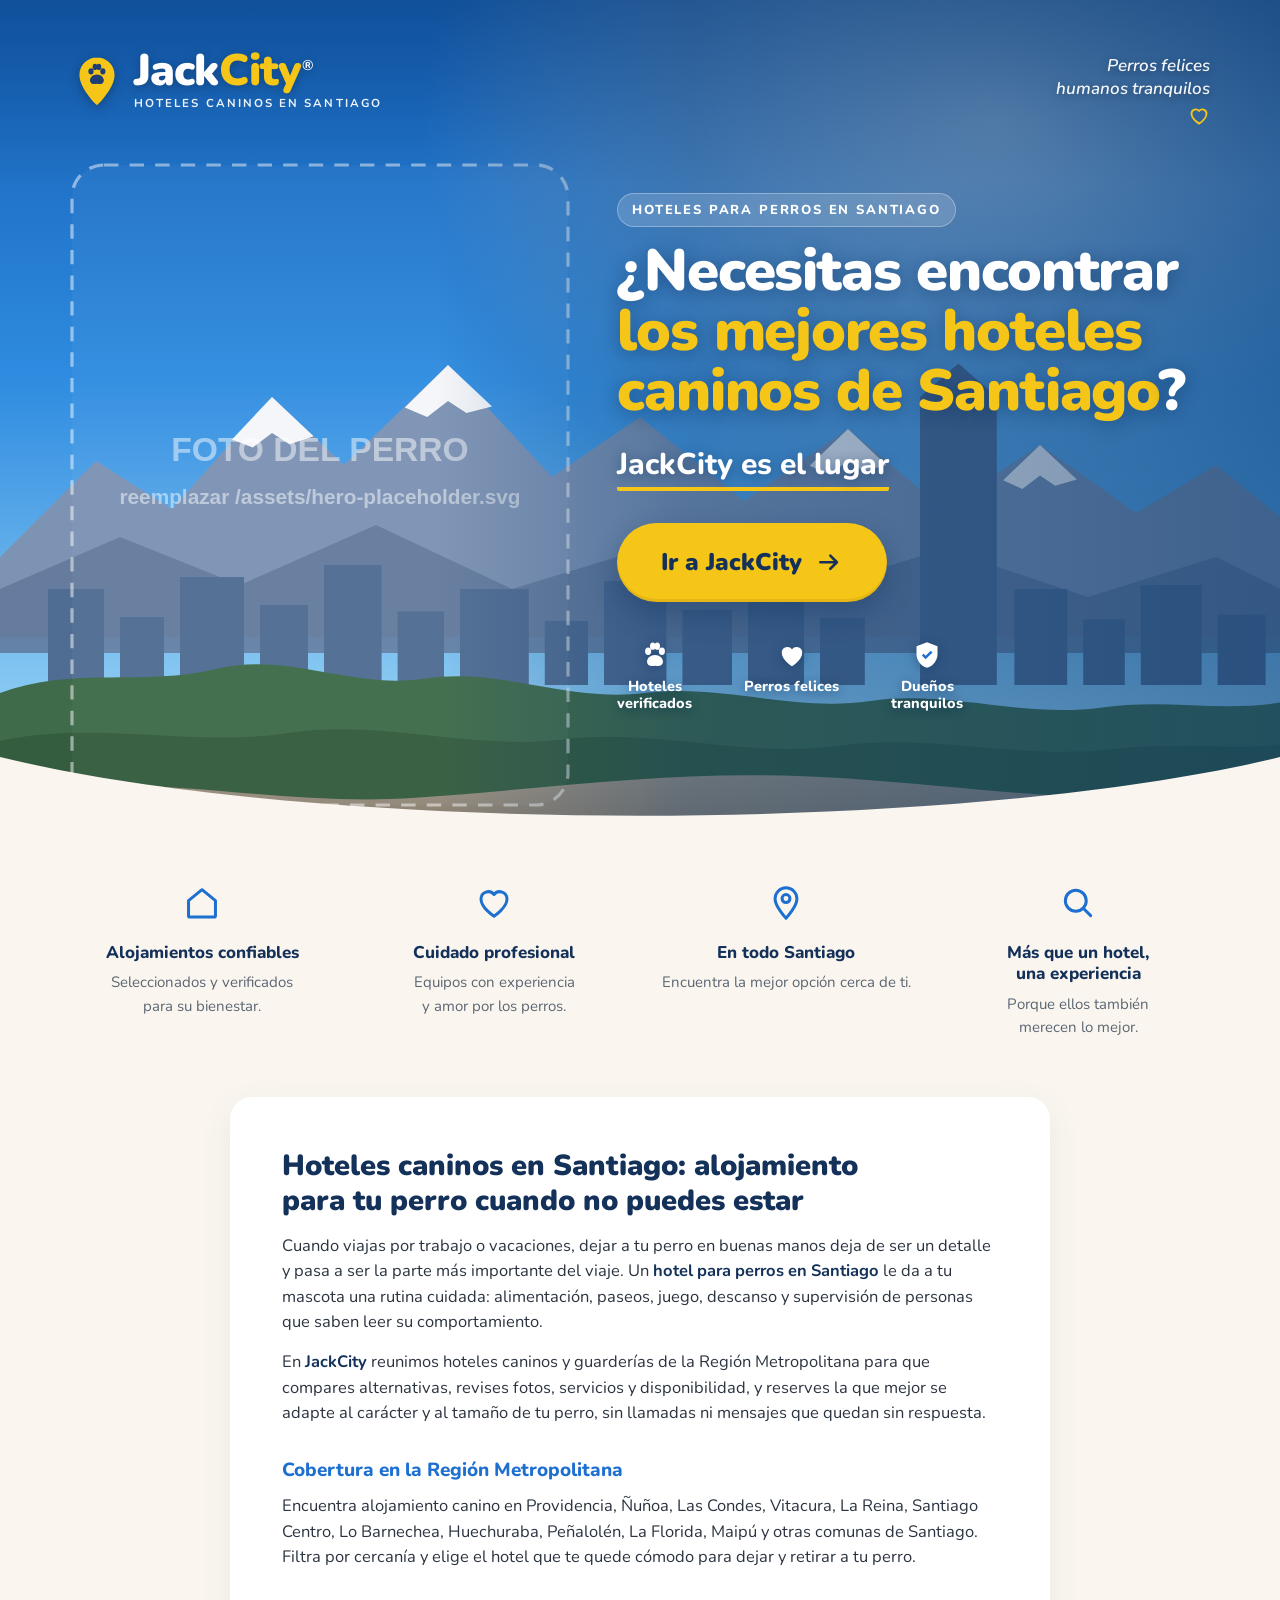
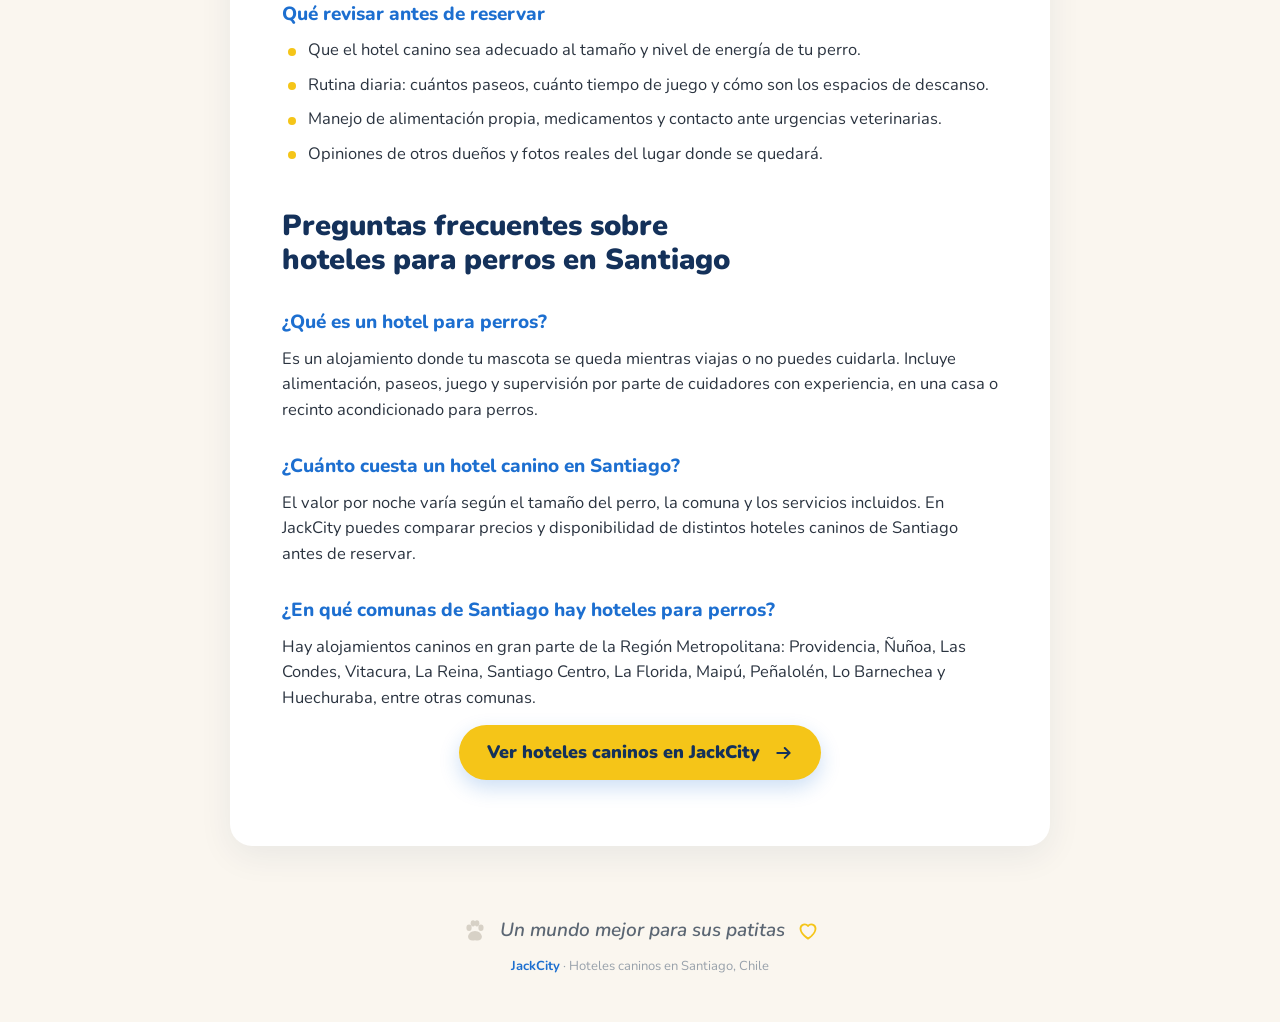
==== index.html @ 7bc38a90 "Landing SEO hotelesparaperrossantiago.cl con CTA a JackCity Página estática (HTML + CSS puro, sin bu" ====
<!doctype html>
<html lang="es-CL">
<head>
<meta charset="utf-8">
<meta name="viewport" content="width=device-width, initial-scale=1">

<title>Hoteles para Perros en Santiago | JackCity</title>
<meta name="description" content="Encuentra y reserva hoteles para perros en Santiago: alojamientos caninos verificados, con cuidado profesional y disponibilidad en toda la Región Metropolitana.">
<meta name="robots" content="index, follow, max-image-preview:large, max-snippet:-1">
<meta name="theme-color" content="#1d6fd0">
<meta name="author" content="JackCity">
<link rel="canonical" href="https://hotelesparaperrossantiago.cl/">

<!-- Open Graph -->
<meta property="og:type" content="website">
<meta property="og:locale" content="es_CL">
<meta property="og:site_name" content="Hoteles para Perros en Santiago">
<meta property="og:title" content="Hoteles para Perros en Santiago | JackCity">
<meta property="og:description" content="Encuentra y reserva hoteles para perros en Santiago: alojamientos caninos verificados, con cuidado profesional y disponibilidad en toda la Región Metropolitana.">
<meta property="og:url" content="https://hotelesparaperrossantiago.cl/">
<meta property="og:image" content="https://hotelesparaperrossantiago.cl/assets/og-image.jpg">
<meta property="og:image:width" content="1200">
<meta property="og:image:height" content="630">
<meta property="og:image:alt" content="Perro golden retriever con pañoleta JackCity frente a la cordillera y el skyline de Santiago">

<!-- Twitter Card -->
<meta name="twitter:card" content="summary_large_image">
<meta name="twitter:title" content="Hoteles para Perros en Santiago | JackCity">
<meta name="twitter:description" content="Alojamientos caninos verificados en Santiago. Cuidado profesional para tu perro mientras no estás.">
<meta name="twitter:image" content="https://hotelesparaperrossantiago.cl/assets/og-image.jpg">

<link rel="icon" href="/assets/favicon.svg" type="image/svg+xml">
<link rel="apple-touch-icon" href="/assets/favicon.svg">

<link rel="preconnect" href="https://fonts.googleapis.com">
<link rel="preconnect" href="https://fonts.gstatic.com" crossorigin>
<link rel="stylesheet" href="https://fonts.googleapis.com/css2?family=Nunito:ital,wght@0,400;0,600;0,700;0,800;0,900;1,600;1,700&display=swap">
<link rel="stylesheet" href="/styles.css">

<!-- Datos estructurados -->
<script type="application/ld+json">
{
  "@context": "https://schema.org",
  "@graph": [
    {
      "@type": "WebSite",
      "@id": "https://hotelesparaperrossantiago.cl/#website",
      "url": "https://hotelesparaperrossantiago.cl/",
      "name": "Hoteles para Perros en Santiago",
      "inLanguage": "es-CL",
      "publisher": { "@id": "https://jackcity.cl/#organization" }
    },
    {
      "@type": "WebPage",
      "@id": "https://hotelesparaperrossantiago.cl/#webpage",
      "url": "https://hotelesparaperrossantiago.cl/",
      "name": "Hoteles para Perros en Santiago | JackCity",
      "description": "Encuentra y reserva hoteles para perros en Santiago: alojamientos caninos verificados, con cuidado profesional y disponibilidad en toda la Región Metropolitana.",
      "isPartOf": { "@id": "https://hotelesparaperrossantiago.cl/#website" },
      "inLanguage": "es-CL",
      "about": { "@id": "https://jackcity.cl/#organization" }
    },
    {
      "@type": ["Organization", "LocalBusiness"],
      "@id": "https://jackcity.cl/#organization",
      "name": "JackCity",
      "alternateName": "JackCity - Hoteles Caninos en Santiago",
      "description": "Plataforma para encontrar y reservar hoteles caninos verificados en Santiago de Chile.",
      "url": "https://jackcity.cl",
      "logo": "https://hotelesparaperrossantiago.cl/assets/favicon.svg",
      "image": "https://hotelesparaperrossantiago.cl/assets/og-image.jpg",
      "slogan": "Perros felices, humanos tranquilos",
      "address": {
        "@type": "PostalAddress",
        "addressLocality": "Santiago",
        "addressRegion": "Región Metropolitana",
        "addressCountry": "CL"
      },
      "areaServed": [
        { "@type": "City", "name": "Santiago", "address": { "@type": "PostalAddress", "addressCountry": "CL" } },
        { "@type": "AdministrativeArea", "name": "Región Metropolitana de Santiago" }
      ],
      "sameAs": ["https://jackcity.cl"]
    },
    {
      "@type": "FAQPage",
      "@id": "https://hotelesparaperrossantiago.cl/#faq",
      "inLanguage": "es-CL",
      "mainEntity": [
        {
          "@type": "Question",
          "name": "¿Qué es un hotel para perros?",
          "acceptedAnswer": {
            "@type": "Answer",
            "text": "Un hotel para perros es un alojamiento donde tu mascota se queda mientras viajas o no puedes cuidarla. Incluye alimentación, paseos, juego y supervisión por parte de cuidadores con experiencia, en una casa o recinto acondicionado para perros."
          }
        },
        {
          "@type": "Question",
          "name": "¿Cuánto cuesta un hotel canino en Santiago?",
          "acceptedAnswer": {
            "@type": "Answer",
            "text": "El valor por noche varía según el tamaño del perro, la comuna y los servicios incluidos. En JackCity puedes comparar precios y disponibilidad de distintos hoteles caninos de Santiago antes de reservar."
          }
        },
        {
          "@type": "Question",
          "name": "¿En qué comunas de Santiago hay hoteles para perros?",
          "acceptedAnswer": {
            "@type": "Answer",
            "text": "Hay alojamientos caninos en gran parte de la Región Metropolitana: Providencia, Ñuñoa, Las Condes, Vitacura, La Reina, Santiago Centro, La Florida, Maipú, Peñalolén, Lo Barnechea y Huechuraba, entre otras comunas."
          }
        }
      ]
    }
  ]
}
</script>
</head>

<body>

<a class="skip-link" href="#contenido">Saltar al contenido</a>

<!-- ============ HERO ============ -->
<header class="hero">

  <!-- PLACEHOLDER: reemplazar el src por la foto final, ej. /assets/hero.jpg o /assets/hero.webp -->
  <img
    class="hero__bg"
    src="/assets/hero-placeholder.svg"
    alt="Perro golden retriever con pañoleta JackCity en un hotel canino en Santiago, con la cordillera de los Andes y el skyline de fondo"
    width="1600" height="1200"
    fetchpriority="high" decoding="async">
  <div class="hero__scrim" aria-hidden="true"></div>

  <div class="hero__inner">

    <div class="topbar">
      <a class="brand" href="https://jackcity.cl" rel="noopener" aria-label="JackCity, hoteles caninos en Santiago">
        <span class="brand__pin" aria-hidden="true">
          <svg viewBox="0 0 24 24" role="img" focusable="false">
            <path fill="#f5c518" d="M12 1.6c-4.3 0-7.8 3.4-7.8 7.7 0 5.6 6.7 12.4 7.3 13a.7.7 0 0 0 1 0c.6-.6 7.3-7.4 7.3-13 0-4.3-3.5-7.7-7.8-7.7z"/>
            <g fill="#1d3f73" transform="translate(6.2 3.4) scale(0.48)">
              <ellipse cx="6.5" cy="9" rx="2.4" ry="3"/><ellipse cx="17.5" cy="9" rx="2.4" ry="3"/>
              <ellipse cx="10.2" cy="4.9" rx="2.2" ry="2.9"/><ellipse cx="13.8" cy="4.9" rx="2.2" ry="2.9"/>
              <path d="M12 12c3.6 0 6.4 2.6 6.4 5.4 0 2.2-1.8 3.4-4 3.4-1 0-1.7-.3-2.4-.3s-1.4.3-2.4.3c-2.2 0-4-1.2-4-3.4C5.6 14.6 8.4 12 12 12z"/>
            </g>
          </svg>
        </span>
        <span class="brand__text">
          <span class="brand__name">Jack<span class="brand__name--alt">City</span><sup>®</sup></span>
          <span class="brand__tagline">Hoteles caninos en Santiago</span>
        </span>
      </a>

      <p class="topbar__claim">
        <span>Perros felices</span>
        <span>humanos tranquilos</span>
        <svg class="icon-heart" viewBox="0 0 24 24" aria-hidden="true"><path fill="none" stroke="#f5c518" stroke-width="2" stroke-linejoin="round" d="M12 20.3S3.8 15.1 3.8 9.4a4.6 4.6 0 0 1 8.2-2.8 4.6 4.6 0 0 1 8.2 2.8c0 5.7-8.2 10.9-8.2 10.9z"/></svg>
      </p>
    </div>

    <div class="hero__content">
      <h1 class="hero__h1">
        <span class="hero__kicker">Hoteles para perros en Santiago</span>
        <span class="hero__display">¿Necesitas encontrar <em>los mejores hoteles caninos de Santiago</em>?</span>
      </h1>

      <p class="hero__sub"><span>JackCity es el lugar</span></p>

      <p class="hero__cta-wrap">
        <a class="cta" href="https://jackcity.cl" target="_blank" rel="noopener">
          Ir a JackCity
          <svg class="cta__arrow" viewBox="0 0 24 24" aria-hidden="true"><path fill="none" stroke="currentColor" stroke-width="2.4" stroke-linecap="round" stroke-linejoin="round" d="M4 12h15m-6-6 6 6-6 6"/></svg>
        </a>
      </p>

      <ul class="badges">
        <li class="badge">
          <svg viewBox="0 0 24 24" aria-hidden="true" fill="#fff">
            <ellipse cx="6.5" cy="9" rx="2.4" ry="3"/><ellipse cx="17.5" cy="9" rx="2.4" ry="3"/>
            <ellipse cx="10.2" cy="4.9" rx="2.2" ry="2.9"/><ellipse cx="13.8" cy="4.9" rx="2.2" ry="2.9"/>
            <path d="M12 12c3.6 0 6.4 2.6 6.4 5.4 0 2.2-1.8 3.4-4 3.4-1 0-1.7-.3-2.4-.3s-1.4.3-2.4.3c-2.2 0-4-1.2-4-3.4C5.6 14.6 8.4 12 12 12z"/>
          </svg>
          <span>Hoteles<br>verificados</span>
        </li>
        <li class="badge">
          <svg viewBox="0 0 24 24" aria-hidden="true" fill="#fff"><path d="M12 21s-8.2-5.2-8.2-10.9a4.6 4.6 0 0 1 8.2-2.8 4.6 4.6 0 0 1 8.2 2.8C20.2 15.8 12 21 12 21z"/></svg>
          <span>Perros felices</span>
        </li>
        <li class="badge">
          <svg viewBox="0 0 24 24" aria-hidden="true" fill="#fff"><path d="M12 1.8 3.6 5v6.4c0 5 3.6 9.6 8.4 10.8 4.8-1.2 8.4-5.8 8.4-10.8V5L12 1.8z"/><path fill="#1d6fd0" d="m10.9 15.4-3-3 1.4-1.4 1.6 1.6 4.1-4.1 1.4 1.4-5.5 5.5z"/></svg>
          <span>Dueños<br>tranquilos</span>
        </li>
      </ul>
    </div>
  </div>

  <svg class="hero__wave" viewBox="0 0 1440 110" preserveAspectRatio="none" aria-hidden="true">
    <path fill="#faf6ef" d="M0 0c360 96 1080 96 1440 0v110H0z"/>
  </svg>
</header>

<main id="contenido">

  <!-- ============ FEATURES ============ -->
  <section class="features" aria-labelledby="features-title">
    <div class="wrap">
      <h2 id="features-title" class="visually-hidden">Por qué reservar tu hotel canino en Santiago con JackCity</h2>
      <ul class="features__grid">
        <li class="feature">
          <svg class="feature__icon" viewBox="0 0 24 24" aria-hidden="true"><path fill="none" stroke="currentColor" stroke-width="1.9" stroke-linecap="round" stroke-linejoin="round" d="M3.5 10.5 12 3.6l8.5 6.9V20a.9.9 0 0 1-.9.9H4.4a.9.9 0 0 1-.9-.9z"/></svg>
          <h3 class="feature__title">Alojamientos confiables</h3>
          <p class="feature__text">Seleccionados y verificados para su bienestar.</p>
        </li>
        <li class="feature">
          <svg class="feature__icon" viewBox="0 0 24 24" aria-hidden="true"><path fill="none" stroke="currentColor" stroke-width="1.9" stroke-linejoin="round" d="M12 20.3S3.8 15.1 3.8 9.4a4.6 4.6 0 0 1 8.2-2.8 4.6 4.6 0 0 1 8.2 2.8c0 5.7-8.2 10.9-8.2 10.9z"/></svg>
          <h3 class="feature__title">Cuidado profesional</h3>
          <p class="feature__text">Equipos con experiencia y amor por los perros.</p>
        </li>
        <li class="feature">
          <svg class="feature__icon" viewBox="0 0 24 24" aria-hidden="true"><path fill="none" stroke="currentColor" stroke-width="1.9" stroke-linejoin="round" d="M12 2.4a6.9 6.9 0 0 0-6.9 6.9c0 5 6.9 12.3 6.9 12.3s6.9-7.3 6.9-12.3A6.9 6.9 0 0 0 12 2.4z"/><circle cx="12" cy="9.2" r="2.5" fill="none" stroke="currentColor" stroke-width="1.9"/></svg>
          <h3 class="feature__title">En todo Santiago</h3>
          <p class="feature__text">Encuentra la mejor opción cerca de ti.</p>
        </li>
        <li class="feature">
          <svg class="feature__icon" viewBox="0 0 24 24" aria-hidden="true"><circle cx="10.6" cy="10.6" r="6.6" fill="none" stroke="currentColor" stroke-width="1.9"/><path fill="none" stroke="currentColor" stroke-width="1.9" stroke-linecap="round" d="m15.5 15.5 4.5 4.5"/></svg>
          <h3 class="feature__title">Más que un hotel, una experiencia</h3>
          <p class="feature__text">Porque ellos también merecen lo mejor.</p>
        </li>
      </ul>
    </div>
  </section>

  <!-- ============ CONTENIDO SEO ============ -->
  <section class="content" aria-labelledby="content-title">
    <div class="wrap wrap--narrow">
      <h2 id="content-title">Hoteles caninos en Santiago: alojamiento para tu perro cuando no puedes estar</h2>
      <p>Cuando viajas por trabajo o vacaciones, dejar a tu perro en buenas manos deja de ser un detalle y pasa a ser la parte más importante del viaje. Un <strong>hotel para perros en Santiago</strong> le da a tu mascota una rutina cuidada: alimentación, paseos, juego, descanso y supervisión de personas que saben leer su comportamiento.</p>
      <p>En <strong>JackCity</strong> reunimos hoteles caninos y guarderías de la Región Metropolitana para que compares alternativas, revises fotos, servicios y disponibilidad, y reserves la que mejor se adapte al carácter y al tamaño de tu perro, sin llamadas ni mensajes que quedan sin respuesta.</p>

      <h3>Cobertura en la Región Metropolitana</h3>
      <p>Encuentra alojamiento canino en Providencia, Ñuñoa, Las Condes, Vitacura, La Reina, Santiago Centro, Lo Barnechea, Huechuraba, Peñalolén, La Florida, Maipú y otras comunas de Santiago. Filtra por cercanía y elige el hotel que te quede cómodo para dejar y retirar a tu perro.</p>

      <h3>Qué revisar antes de reservar</h3>
      <ul class="list">
        <li>Que el hotel canino sea adecuado al tamaño y nivel de energía de tu perro.</li>
        <li>Rutina diaria: cuántos paseos, cuánto tiempo de juego y cómo son los espacios de descanso.</li>
        <li>Manejo de alimentación propia, medicamentos y contacto ante urgencias veterinarias.</li>
        <li>Opiniones de otros dueños y fotos reales del lugar donde se quedará.</li>
      </ul>

      <h2 id="faq-title">Preguntas frecuentes sobre hoteles para perros en Santiago</h2>

      <h3>¿Qué es un hotel para perros?</h3>
      <p>Es un alojamiento donde tu mascota se queda mientras viajas o no puedes cuidarla. Incluye alimentación, paseos, juego y supervisión por parte de cuidadores con experiencia, en una casa o recinto acondicionado para perros.</p>

      <h3>¿Cuánto cuesta un hotel canino en Santiago?</h3>
      <p>El valor por noche varía según el tamaño del perro, la comuna y los servicios incluidos. En JackCity puedes comparar precios y disponibilidad de distintos hoteles caninos de Santiago antes de reservar.</p>

      <h3>¿En qué comunas de Santiago hay hoteles para perros?</h3>
      <p>Hay alojamientos caninos en gran parte de la Región Metropolitana: Providencia, Ñuñoa, Las Condes, Vitacura, La Reina, Santiago Centro, La Florida, Maipú, Peñalolén, Lo Barnechea y Huechuraba, entre otras comunas.</p>

      <p class="content__cta">
        <a class="cta cta--sm" href="https://jackcity.cl" target="_blank" rel="noopener">
          Ver hoteles caninos en JackCity
          <svg class="cta__arrow" viewBox="0 0 24 24" aria-hidden="true"><path fill="none" stroke="currentColor" stroke-width="2.4" stroke-linecap="round" stroke-linejoin="round" d="M4 12h15m-6-6 6 6-6 6"/></svg>
        </a>
      </p>
    </div>
  </section>
</main>

<!-- ============ FOOTER ============ -->
<footer class="footer">
  <p class="footer__claim">
    <svg class="icon-paw-soft" viewBox="0 0 24 24" aria-hidden="true" fill="#c9c2b6">
      <ellipse cx="6.5" cy="9" rx="2.4" ry="3"/><ellipse cx="17.5" cy="9" rx="2.4" ry="3"/>
      <ellipse cx="10.2" cy="4.9" rx="2.2" ry="2.9"/><ellipse cx="13.8" cy="4.9" rx="2.2" ry="2.9"/>
      <path d="M12 12c3.6 0 6.4 2.6 6.4 5.4 0 2.2-1.8 3.4-4 3.4-1 0-1.7-.3-2.4-.3s-1.4.3-2.4.3c-2.2 0-4-1.2-4-3.4C5.6 14.6 8.4 12 12 12z"/>
    </svg>
    <em>Un mundo mejor para sus patitas</em>
    <svg class="icon-heart" viewBox="0 0 24 24" aria-hidden="true"><path fill="none" stroke="#f5c518" stroke-width="2" stroke-linejoin="round" d="M12 20.3S3.8 15.1 3.8 9.4a4.6 4.6 0 0 1 8.2-2.8 4.6 4.6 0 0 1 8.2 2.8c0 5.7-8.2 10.9-8.2 10.9z"/></svg>
  </p>
  <p class="footer__legal">
    <a href="https://jackcity.cl" rel="noopener">JackCity</a> · Hoteles caninos en Santiago, Chile
  </p>
</footer>

</body>
</html>
---- styles.css ----
/* =========================================================
   Hoteles para Perros en Santiago — JackCity
   CSS puro, mobile-first. Sin frameworks, sin build step.
   ========================================================= */

:root{
  --azul:        #1d6fd0;
  --azul-osc:    #0f4f9e;
  --azul-deep:   #0b3a6e;
  --azul-texto:  #14315a;
  --amarillo:    #f5c518;
  --amarillo-osc:#e0b000;
  --crema:       #faf6ef;
  --texto:       #2b3440;
  --texto-suave: #5b6673;
  --blanco:      #ffffff;
  --radio:       999px;
  --fuente: "Nunito", "Segoe UI", system-ui, -apple-system, "Helvetica Neue", Arial, sans-serif;
}

*,*::before,*::after{ box-sizing:border-box; }

html{ -webkit-text-size-adjust:100%; scroll-behavior:smooth; }

body{
  margin:0;
  font-family:var(--fuente);
  color:var(--texto);
  background:var(--crema);
  line-height:1.55;
  -webkit-font-smoothing:antialiased;
}

img,svg{ max-width:100%; }
a{ color:var(--azul); }

.wrap{ width:100%; max-width:1180px; margin:0 auto; padding:0 20px; }
.wrap--narrow{ max-width:820px; }

.visually-hidden{
  position:absolute!important; width:1px; height:1px; padding:0; margin:-1px;
  overflow:hidden; clip:rect(0 0 0 0); white-space:nowrap; border:0;
}

.skip-link{
  position:absolute; left:-9999px; top:0; z-index:99;
  background:var(--amarillo); color:var(--azul-texto);
  padding:10px 18px; border-radius:0 0 12px 0; font-weight:800; text-decoration:none;
}
.skip-link:focus{ left:0; }

:focus-visible{ outline:3px solid var(--amarillo); outline-offset:3px; border-radius:6px; }

/* =========================================================
   HERO
   ========================================================= */

.hero{
  position:relative;
  isolation:isolate;
  display:flex;
  flex-direction:column;
  min-height:clamp(620px, 94svh, 940px);
  background:linear-gradient(180deg,#2a86e0 0%,#1360b6 55%,#0f4f9e 100%);
  overflow:hidden;
}

/* PLACEHOLDER de imagen: reemplazar el src en index.html por la foto final */
.hero__bg{
  position:absolute; inset:0; z-index:-2;
  width:100%; height:100%;
  object-fit:cover;
  object-position:50% 28%;
}

/* Capa de legibilidad sobre la foto */
.hero__scrim{
  position:absolute; inset:0; z-index:-1;
  background:
    linear-gradient(180deg, rgba(11,58,110,.45) 0%, rgba(11,58,110,0) 26%),
    linear-gradient(180deg, rgba(11,58,110,0) 30%, rgba(11,58,110,.55) 62%, rgba(11,58,110,.85) 100%);
}

.hero__inner{
  position:relative;
  flex:1;
  display:flex;
  flex-direction:column;
  width:100%;
  max-width:1180px;
  margin:0 auto;
  padding:20px 20px 0;
}

/* ---------- Topbar / logo ---------- */

.topbar{
  display:flex;
  align-items:flex-start;
  justify-content:space-between;
  gap:16px;
}

.brand{
  display:flex; align-items:center; gap:10px;
  text-decoration:none; color:var(--blanco);
}
.brand__pin{ flex:0 0 auto; width:clamp(38px,6vw,54px); display:block; }
.brand__pin svg{ display:block; width:100%; height:auto;
  filter:drop-shadow(0 3px 6px rgba(0,0,0,.28)); }

.brand__text{ display:flex; flex-direction:column; }
.brand__name{
  font-size:clamp(26px,4.4vw,44px);
  font-weight:900; line-height:1; letter-spacing:-.02em;
  color:var(--blanco);
  text-shadow:0 2px 10px rgba(0,0,0,.25);
}
.brand__name--alt{ color:var(--amarillo); }
.brand__name sup{ font-size:.32em; top:-1.1em; margin-left:.1em; font-weight:700; }

.brand__tagline{
  margin-top:2px;
  font-size:clamp(8.5px,1.15vw,11.5px);
  font-weight:700; letter-spacing:.18em; text-transform:uppercase;
  color:rgba(255,255,255,.92);
}

.topbar__claim{
  display:none;
  margin:6px 0 0;
  text-align:right;
  font-style:italic; font-weight:600;
  font-size:clamp(13px,1.35vw,17px);
  line-height:1.35;
  color:rgba(255,255,255,.95);
  text-shadow:0 2px 8px rgba(0,0,0,.3);
}
.topbar__claim span{ display:block; }
.topbar__claim .icon-heart{ width:22px; height:22px; margin-top:4px; }

@media (min-width:760px){ .topbar__claim{ display:block; } }

/* ---------- Contenido del hero ---------- */

.hero__content{
  margin-top:auto;
  width:100%;
  max-width:640px;
  padding:clamp(26px,5vh,54px) 0 clamp(64px,11vw,110px);
}

.hero__h1{ margin:0; display:block; }

.hero__kicker{
  display:inline-block;
  margin-bottom:14px;
  padding:6px 14px;
  border-radius:var(--radio);
  background:rgba(255,255,255,.16);
  border:1px solid rgba(255,255,255,.3);
  backdrop-filter:blur(2px);
  font-size:clamp(11px,1.5vw,13px);
  font-weight:800; letter-spacing:.14em; text-transform:uppercase;
  color:var(--blanco);
}

.hero__display{
  display:block;
  font-size:clamp(32px,7.2vw,58px);
  font-weight:900;
  line-height:1.03;
  letter-spacing:-.02em;
  color:var(--blanco);
  text-shadow:0 3px 18px rgba(9,45,88,.45);
  text-wrap:balance;
}
.hero__display em{ font-style:normal; color:var(--amarillo); }

.hero__sub{
  margin:clamp(14px,2.4vw,22px) 0 0;
  font-size:clamp(19px,3.1vw,30px);
  font-weight:800;
  color:var(--blanco);
  text-shadow:0 2px 12px rgba(9,45,88,.4);
}
.hero__sub span{
  background-image:linear-gradient(var(--amarillo),var(--amarillo));
  background-repeat:no-repeat;
  background-size:100% 4px;
  background-position:0 100%;
  padding-bottom:6px;
  border-radius:2px;
}

/* ---------- CTA ---------- */

.hero__cta-wrap{ margin:clamp(22px,3.6vw,34px) 0 0; }

.cta{
  display:inline-flex; align-items:center; gap:14px;
  padding:clamp(15px,2.1vw,21px) clamp(28px,3.6vw,44px);
  border-radius:var(--radio);
  background:var(--amarillo);
  color:var(--azul-texto);
  font-size:clamp(17px,2.3vw,24px);
  font-weight:900;
  text-decoration:none;
  box-shadow:0 12px 28px rgba(9,45,88,.32), inset 0 -3px 0 rgba(0,0,0,.07);
  transition:transform .18s ease, box-shadow .18s ease, background-color .18s ease;
}
.cta:hover,.cta:focus-visible{
  background:#ffd53d;
  transform:translateY(-2px);
  box-shadow:0 16px 34px rgba(9,45,88,.38), inset 0 -3px 0 rgba(0,0,0,.07);
}
.cta:active{ transform:translateY(0); }
.cta__arrow{ width:1.1em; height:1.1em; flex:0 0 auto; }

.cta--sm{
  font-size:clamp(15px,1.8vw,18px);
  padding:14px 28px;
  box-shadow:0 8px 20px rgba(29,111,208,.22);
}

/* ---------- Micro-badges ---------- */

.badges{
  display:flex; flex-wrap:wrap;
  gap:clamp(16px,4.5vw,52px);
  margin:clamp(24px,4vw,38px) 0 0;
  padding:0; list-style:none;
}
.badge{
  display:flex; flex-direction:column; align-items:center; gap:8px;
  text-align:center;
  font-size:clamp(12px,1.5vw,14.5px);
  font-weight:800; line-height:1.2;
  color:var(--blanco);
  text-shadow:0 2px 8px rgba(9,45,88,.5);
}
.badge svg{ width:clamp(22px,2.8vw,30px); height:clamp(22px,2.8vw,30px);
  filter:drop-shadow(0 2px 6px rgba(9,45,88,.45)); }

/* ---------- Curva inferior ---------- */

.hero__wave{
  position:absolute; left:0; right:0; bottom:-1px;
  width:100%; height:clamp(42px,7vw,110px);
  display:block;
}

/* Desktop: contenido a la derecha, perro visible a la izquierda */
@media (min-width:900px){
  .hero__bg{ object-position:38% 45%; }
  .hero__scrim{
    background:
      linear-gradient(180deg, rgba(11,58,110,.35) 0%, rgba(11,58,110,0) 22%),
      linear-gradient(90deg, rgba(11,58,110,0) 34%, rgba(11,58,110,.35) 54%, rgba(11,58,110,.55) 100%);
  }
  .hero__inner{ justify-content:center; padding-top:26px; }
  .hero__content{ margin-top:0; margin-left:auto; width:52%; max-width:620px; }
}

/* =========================================================
   FEATURES
   ========================================================= */

.features{
  background:var(--crema);
  padding:clamp(18px,3vw,40px) 0 clamp(34px,5vw,58px);
}

.features__grid{
  display:grid;
  grid-template-columns:repeat(2,1fr);
  gap:clamp(26px,4vw,34px) clamp(16px,3vw,28px);
  margin:0; padding:0; list-style:none;
}
@media (min-width:860px){
  .features__grid{ grid-template-columns:repeat(4,1fr); }
}

.feature{ text-align:center; }
.feature__icon{
  width:38px; height:38px;
  color:var(--azul);
  margin-bottom:12px;
}
.feature__title{
  margin:0 0 8px;
  font-size:clamp(15px,1.7vw,17px);
  font-weight:800; line-height:1.25;
  color:var(--azul-texto);
  text-wrap:balance;
}
.feature__text{
  margin:0;
  font-size:clamp(13.5px,1.5vw,15px);
  color:var(--texto-suave);
  text-wrap:balance;
}

/* =========================================================
   CONTENIDO SEO
   ========================================================= */

.content{
  padding:0 0 clamp(40px,6vw,70px);
}
.content .wrap--narrow{
  background:var(--blanco);
  border-radius:22px;
  padding:clamp(26px,4.5vw,52px);
  box-shadow:0 10px 34px rgba(20,49,90,.07);
}
.content h2{
  margin:0 0 14px;
  font-size:clamp(21px,2.9vw,29px);
  font-weight:900; line-height:1.2;
  color:var(--azul-texto);
  text-wrap:balance;
}
.content h2 + p{ margin-top:0; }
.content h2:not(:first-child){ margin-top:clamp(28px,4vw,42px); }
.content h3{
  margin:clamp(22px,3vw,30px) 0 8px;
  font-size:clamp(16.5px,2vw,19px);
  font-weight:800;
  color:var(--azul);
}
.content p{
  margin:0 0 14px;
  font-size:clamp(15px,1.7vw,16.5px);
  color:var(--texto);
}
.content strong{ color:var(--azul-texto); }

.list{ margin:0 0 14px; padding-left:0; list-style:none; }
.list li{
  position:relative;
  padding-left:26px; margin-bottom:9px;
  font-size:clamp(15px,1.7vw,16.5px);
}
.list li::before{
  content:""; position:absolute; left:6px; top:.62em;
  width:8px; height:8px; border-radius:50%;
  background:var(--amarillo);
}

.content__cta{ margin:clamp(24px,3.5vw,32px) 0 0; text-align:center; }

/* =========================================================
   FOOTER
   ========================================================= */

.footer{
  background:var(--crema);
  padding:0 20px clamp(30px,5vw,46px);
  text-align:center;
}
.footer__claim{
  display:flex; align-items:center; justify-content:center; gap:12px;
  flex-wrap:wrap;
  margin:0 0 10px;
  font-size:clamp(15px,2vw,19px);
  font-weight:600;
  color:var(--texto-suave);
}
.footer__claim em{ font-style:italic; }
.footer__claim .icon-paw-soft{ width:26px; height:26px; opacity:.7; }
.footer__claim .icon-heart{ width:22px; height:22px; }

.footer__legal{
  margin:0;
  font-size:13px;
  color:#98a1ab;
}
.footer__legal a{ color:var(--azul); text-decoration:none; font-weight:700; }
.footer__legal a:hover{ text-decoration:underline; }

/* =========================================================
   Accesibilidad / preferencias
   ========================================================= */

@media (prefers-reduced-motion:reduce){
  html{ scroll-behavior:auto; }
  *{ transition:none!important; animation:none!important; }
}

@media print{
  .hero{ min-height:auto; }
  .hero__bg,.hero__scrim,.hero__wave{ display:none; }
  .hero,.hero__display,.hero__sub,.badge,.brand__name{ color:#000; background:#fff; text-shadow:none; }
}
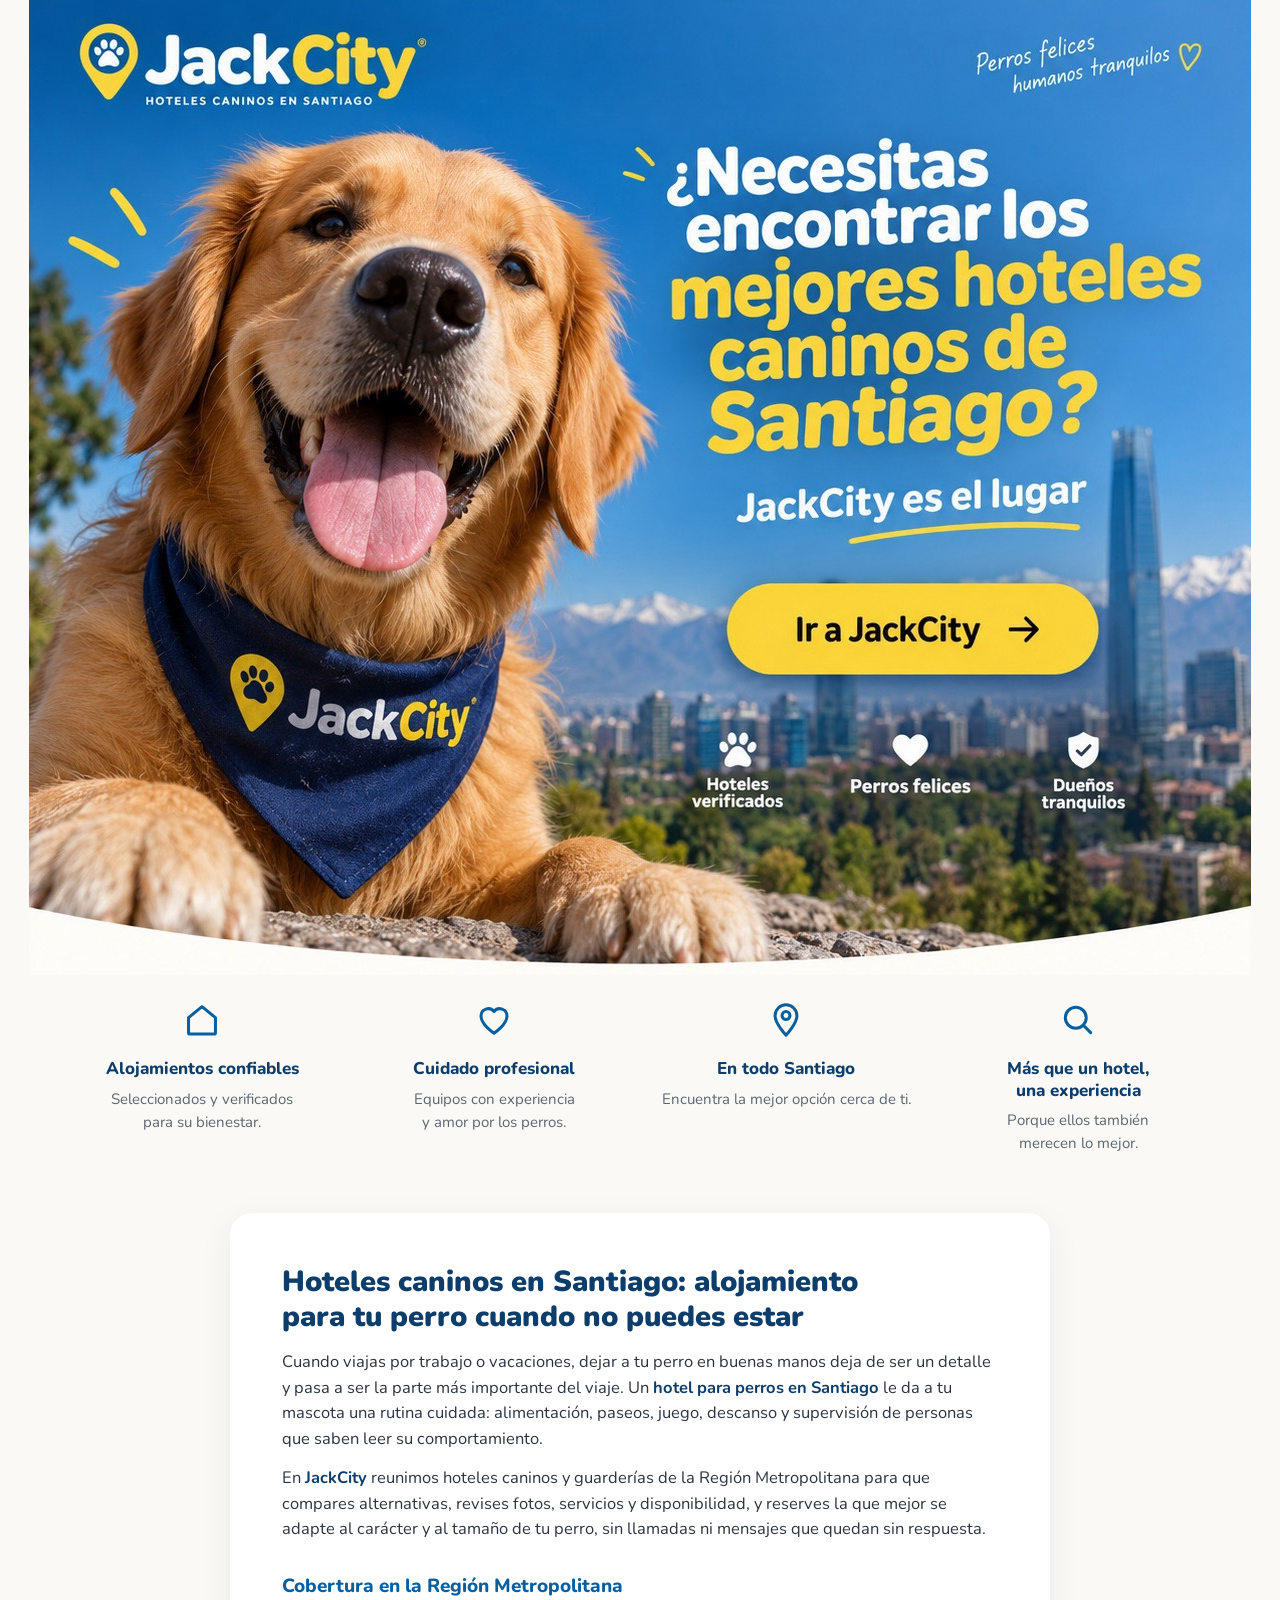
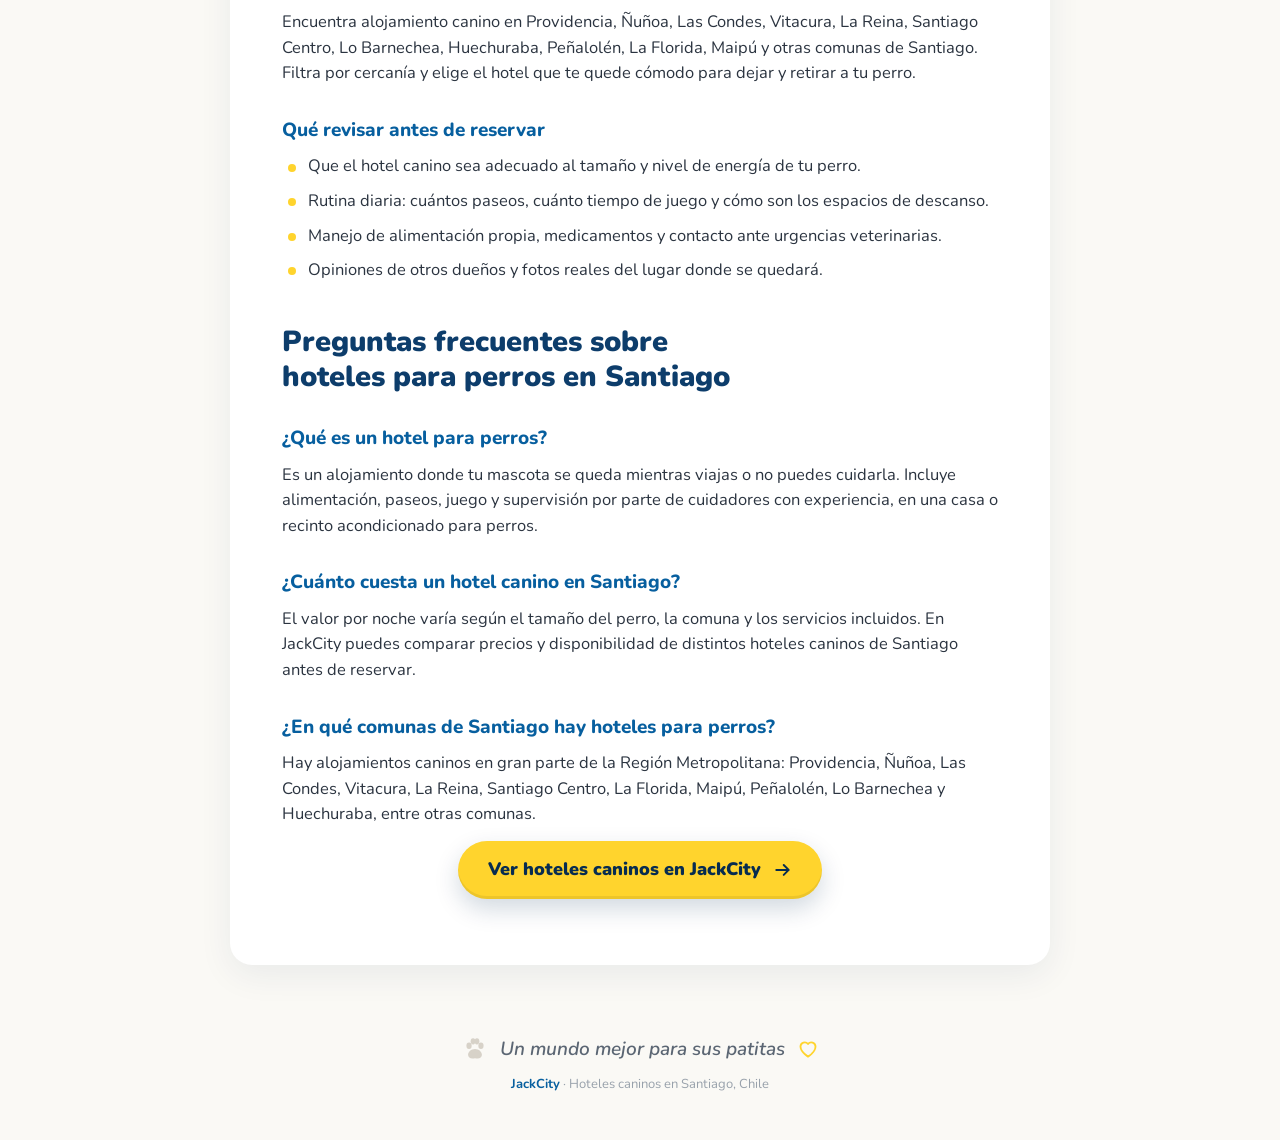
==== commit d0a16ae9: "Usa el arte de home-03 como homepage y le suma el SEO completo - index.html adopta el hero de home-0" ====
--- a/index.html
+++ b/index.html
@@ -7,7 +7,7 @@
 <title>Hoteles para Perros en Santiago | JackCity</title>
 <meta name="description" content="Encuentra y reserva hoteles para perros en Santiago: alojamientos caninos verificados, con cuidado profesional y disponibilidad en toda la Región Metropolitana.">
 <meta name="robots" content="index, follow, max-image-preview:large, max-snippet:-1">
-<meta name="theme-color" content="#1d6fd0">
+<meta name="theme-color" content="#075f9f">
 <meta name="author" content="JackCity">
 <link rel="canonical" href="https://hotelesparaperrossantiago.cl/">
 
@@ -34,8 +34,11 @@
 
 <link rel="preconnect" href="https://fonts.googleapis.com">
 <link rel="preconnect" href="https://fonts.gstatic.com" crossorigin>
-<link rel="stylesheet" href="https://fonts.googleapis.com/css2?family=Nunito:ital,wght@0,400;0,600;0,700;0,800;0,900;1,600;1,700&display=swap">
+<link rel="stylesheet" href="https://fonts.googleapis.com/css2?family=Nunito:ital,wght@0,400;0,600;0,700;0,800;0,900;1,600&display=swap">
 <link rel="stylesheet" href="/styles.css">
+<link rel="preload" as="image" href="/assets/hero-jackcity-santiago.jpg"
+      imagesrcset="/assets/hero-jackcity-santiago-720.jpg 720w, /assets/hero-jackcity-santiago.jpg 1222w"
+      imagesizes="(max-width: 1222px) 100vw, 1222px">
 
 <!-- Datos estructurados -->
 <script type="application/ld+json">
@@ -57,6 +60,7 @@
       "name": "Hoteles para Perros en Santiago | JackCity",
       "description": "Encuentra y reserva hoteles para perros en Santiago: alojamientos caninos verificados, con cuidado profesional y disponibilidad en toda la Región Metropolitana.",
       "isPartOf": { "@id": "https://hotelesparaperrossantiago.cl/#website" },
+      "primaryImageOfPage": "https://hotelesparaperrossantiago.cl/assets/og-image.jpg",
       "inLanguage": "es-CL",
       "about": { "@id": "https://jackcity.cl/#organization" }
     },
@@ -120,94 +124,52 @@
 
 <body>
 
-<a class="skip-link" href="#contenido">Saltar al contenido</a>
-
-<!-- ============ HERO ============ -->
-<header class="hero">
-
-  <!-- PLACEHOLDER: reemplazar el src por la foto final, ej. /assets/hero.jpg o /assets/hero.webp -->
-  <img
-    class="hero__bg"
-    src="/assets/hero-placeholder.svg"
-    alt="Perro golden retriever con pañoleta JackCity en un hotel canino en Santiago, con la cordillera de los Andes y el skyline de fondo"
-    width="1600" height="1200"
-    fetchpriority="high" decoding="async">
-  <div class="hero__scrim" aria-hidden="true"></div>
-
-  <div class="hero__inner">
-
-    <div class="topbar">
-      <a class="brand" href="https://jackcity.cl" rel="noopener" aria-label="JackCity, hoteles caninos en Santiago">
-        <span class="brand__pin" aria-hidden="true">
-          <svg viewBox="0 0 24 24" role="img" focusable="false">
-            <path fill="#f5c518" d="M12 1.6c-4.3 0-7.8 3.4-7.8 7.7 0 5.6 6.7 12.4 7.3 13a.7.7 0 0 0 1 0c.6-.6 7.3-7.4 7.3-13 0-4.3-3.5-7.7-7.8-7.7z"/>
-            <g fill="#1d3f73" transform="translate(6.2 3.4) scale(0.48)">
-              <ellipse cx="6.5" cy="9" rx="2.4" ry="3"/><ellipse cx="17.5" cy="9" rx="2.4" ry="3"/>
-              <ellipse cx="10.2" cy="4.9" rx="2.2" ry="2.9"/><ellipse cx="13.8" cy="4.9" rx="2.2" ry="2.9"/>
-              <path d="M12 12c3.6 0 6.4 2.6 6.4 5.4 0 2.2-1.8 3.4-4 3.4-1 0-1.7-.3-2.4-.3s-1.4.3-2.4.3c-2.2 0-4-1.2-4-3.4C5.6 14.6 8.4 12 12 12z"/>
-            </g>
-          </svg>
-        </span>
-        <span class="brand__text">
-          <span class="brand__name">Jack<span class="brand__name--alt">City</span><sup>®</sup></span>
-          <span class="brand__tagline">Hoteles caninos en Santiago</span>
-        </span>
-      </a>
-
-      <p class="topbar__claim">
-        <span>Perros felices</span>
-        <span>humanos tranquilos</span>
-        <svg class="icon-heart" viewBox="0 0 24 24" aria-hidden="true"><path fill="none" stroke="#f5c518" stroke-width="2" stroke-linejoin="round" d="M12 20.3S3.8 15.1 3.8 9.4a4.6 4.6 0 0 1 8.2-2.8 4.6 4.6 0 0 1 8.2 2.8c0 5.7-8.2 10.9-8.2 10.9z"/></svg>
-      </p>
-    </div>
-
-    <div class="hero__content">
-      <h1 class="hero__h1">
-        <span class="hero__kicker">Hoteles para perros en Santiago</span>
-        <span class="hero__display">¿Necesitas encontrar <em>los mejores hoteles caninos de Santiago</em>?</span>
-      </h1>
-
-      <p class="hero__sub"><span>JackCity es el lugar</span></p>
-
-      <p class="hero__cta-wrap">
-        <a class="cta" href="https://jackcity.cl" target="_blank" rel="noopener">
-          Ir a JackCity
-          <svg class="cta__arrow" viewBox="0 0 24 24" aria-hidden="true"><path fill="none" stroke="currentColor" stroke-width="2.4" stroke-linecap="round" stroke-linejoin="round" d="M4 12h15m-6-6 6 6-6 6"/></svg>
-        </a>
-      </p>
-
-      <ul class="badges">
-        <li class="badge">
-          <svg viewBox="0 0 24 24" aria-hidden="true" fill="#fff">
-            <ellipse cx="6.5" cy="9" rx="2.4" ry="3"/><ellipse cx="17.5" cy="9" rx="2.4" ry="3"/>
-            <ellipse cx="10.2" cy="4.9" rx="2.2" ry="2.9"/><ellipse cx="13.8" cy="4.9" rx="2.2" ry="2.9"/>
-            <path d="M12 12c3.6 0 6.4 2.6 6.4 5.4 0 2.2-1.8 3.4-4 3.4-1 0-1.7-.3-2.4-.3s-1.4.3-2.4.3c-2.2 0-4-1.2-4-3.4C5.6 14.6 8.4 12 12 12z"/>
-          </svg>
-          <span>Hoteles<br>verificados</span>
-        </li>
-        <li class="badge">
-          <svg viewBox="0 0 24 24" aria-hidden="true" fill="#fff"><path d="M12 21s-8.2-5.2-8.2-10.9a4.6 4.6 0 0 1 8.2-2.8 4.6 4.6 0 0 1 8.2 2.8C20.2 15.8 12 21 12 21z"/></svg>
-          <span>Perros felices</span>
-        </li>
-        <li class="badge">
-          <svg viewBox="0 0 24 24" aria-hidden="true" fill="#fff"><path d="M12 1.8 3.6 5v6.4c0 5 3.6 9.6 8.4 10.8 4.8-1.2 8.4-5.8 8.4-10.8V5L12 1.8z"/><path fill="#1d6fd0" d="m10.9 15.4-3-3 1.4-1.4 1.6 1.6 4.1-4.1 1.4 1.4-5.5 5.5z"/></svg>
-          <span>Dueños<br>tranquilos</span>
-        </li>
+<a class="skip-link" href="#beneficios">Saltar al contenido</a>
+
+<main>
+
+  <!-- ============ HERO (arte de home-03) ============ -->
+  <section class="hero" aria-labelledby="hero-title">
+
+    <img class="hero__art"
+         src="/assets/hero-jackcity-santiago.jpg"
+         srcset="/assets/hero-jackcity-santiago-720.jpg 720w, /assets/hero-jackcity-santiago.jpg 1222w"
+         sizes="(max-width: 1222px) 100vw, 1222px"
+         alt="Perro golden retriever con pañoleta JackCity en un hotel canino en Santiago, con la cordillera de los Andes y el skyline de fondo. Texto: ¿Necesitas encontrar los mejores hoteles caninos de Santiago? JackCity es el lugar."
+         width="1222" height="975"
+         fetchpriority="high" decoding="async">
+
+    <!-- Texto del arte, disponible para buscadores y lectores de pantalla -->
+    <div class="hero__semantic">
+      <p>JackCity · Hoteles caninos en Santiago · Perros felices, humanos tranquilos</p>
+      <h1 id="hero-title">Hoteles para perros en Santiago: ¿necesitas encontrar los mejores hoteles caninos de Santiago? JackCity es el lugar</h1>
+      <ul>
+        <li>Hoteles verificados</li>
+        <li>Perros felices</li>
+        <li>Dueños tranquilos</li>
       </ul>
     </div>
-  </div>
-
-  <svg class="hero__wave" viewBox="0 0 1440 110" preserveAspectRatio="none" aria-hidden="true">
-    <path fill="#faf6ef" d="M0 0c360 96 1080 96 1440 0v110H0z"/>
-  </svg>
-</header>
-
-<main id="contenido">
-
-  <!-- ============ FEATURES ============ -->
-  <section class="features" aria-labelledby="features-title">
+
+    <!-- Zona activa sobre el botón amarillo del arte -->
+    <a class="hero__cta" href="https://jackcity.cl" target="_blank" rel="noopener"
+       aria-label="Ir a JackCity (abre en una pestaña nueva)">
+      <span class="sr-only">Ir a JackCity</span>
+    </a>
+  </section>
+
+  <!-- CTA tactil para movil: el boton del arte queda muy pequeno bajo ~760px.
+       Si no se quiere, basta con eliminar este bloque. -->
+  <p class="cta-mobile">
+    <a class="cta" href="https://jackcity.cl" target="_blank" rel="noopener">
+      Ir a JackCity
+      <svg class="cta__arrow" viewBox="0 0 24 24" aria-hidden="true"><path fill="none" stroke="currentColor" stroke-width="2.4" stroke-linecap="round" stroke-linejoin="round" d="M4 12h15m-6-6 6 6-6 6"/></svg>
+    </a>
+  </p>
+
+  <!-- ============ BENEFICIOS ============ -->
+  <section class="features" id="beneficios" aria-labelledby="beneficios-title">
     <div class="wrap">
-      <h2 id="features-title" class="visually-hidden">Por qué reservar tu hotel canino en Santiago con JackCity</h2>
+      <h2 id="beneficios-title" class="sr-only">Por qué reservar tu hotel canino en Santiago con JackCity</h2>
       <ul class="features__grid">
         <li class="feature">
           <svg class="feature__icon" viewBox="0 0 24 24" aria-hidden="true"><path fill="none" stroke="currentColor" stroke-width="1.9" stroke-linecap="round" stroke-linejoin="round" d="M3.5 10.5 12 3.6l8.5 6.9V20a.9.9 0 0 1-.9.9H4.4a.9.9 0 0 1-.9-.9z"/></svg>
@@ -263,7 +225,7 @@
       <p>Hay alojamientos caninos en gran parte de la Región Metropolitana: Providencia, Ñuñoa, Las Condes, Vitacura, La Reina, Santiago Centro, La Florida, Maipú, Peñalolén, Lo Barnechea y Huechuraba, entre otras comunas.</p>
 
       <p class="content__cta">
-        <a class="cta cta--sm" href="https://jackcity.cl" target="_blank" rel="noopener">
+        <a class="cta" href="https://jackcity.cl" target="_blank" rel="noopener">
           Ver hoteles caninos en JackCity
           <svg class="cta__arrow" viewBox="0 0 24 24" aria-hidden="true"><path fill="none" stroke="currentColor" stroke-width="2.4" stroke-linecap="round" stroke-linejoin="round" d="M4 12h15m-6-6 6 6-6 6"/></svg>
         </a>
@@ -281,7 +243,7 @@
       <path d="M12 12c3.6 0 6.4 2.6 6.4 5.4 0 2.2-1.8 3.4-4 3.4-1 0-1.7-.3-2.4-.3s-1.4.3-2.4.3c-2.2 0-4-1.2-4-3.4C5.6 14.6 8.4 12 12 12z"/>
     </svg>
     <em>Un mundo mejor para sus patitas</em>
-    <svg class="icon-heart" viewBox="0 0 24 24" aria-hidden="true"><path fill="none" stroke="#f5c518" stroke-width="2" stroke-linejoin="round" d="M12 20.3S3.8 15.1 3.8 9.4a4.6 4.6 0 0 1 8.2-2.8 4.6 4.6 0 0 1 8.2 2.8c0 5.7-8.2 10.9-8.2 10.9z"/></svg>
+    <svg class="icon-heart" viewBox="0 0 24 24" aria-hidden="true"><path fill="none" stroke="#ffd42d" stroke-width="2" stroke-linejoin="round" d="M12 20.3S3.8 15.1 3.8 9.4a4.6 4.6 0 0 1 8.2-2.8 4.6 4.6 0 0 1 8.2 2.8c0 5.7-8.2 10.9-8.2 10.9z"/></svg>
   </p>
   <p class="footer__legal">
     <a href="https://jackcity.cl" rel="noopener">JackCity</a> · Hoteles caninos en Santiago, Chile
--- a/styles.css
+++ b/styles.css
@@ -1,55 +1,68 @@
 /* =========================================================
-   Hoteles para Perros en Santiago — JackCity
-   CSS puro, mobile-first. Sin frameworks, sin build step.
+   hotelesparaperrossantiago.cl — JackCity
+   Hero: arte de home-03 (imagen) + contenido HTML indexable.
+   CSS puro, sin frameworks, sin build step.
    ========================================================= */
 
 :root{
-  --azul:        #1d6fd0;
-  --azul-osc:    #0f4f9e;
-  --azul-deep:   #0b3a6e;
-  --azul-texto:  #14315a;
-  --amarillo:    #f5c518;
-  --amarillo-osc:#e0b000;
-  --crema:       #faf6ef;
-  --texto:       #2b3440;
-  --texto-suave: #5b6673;
-  --blanco:      #ffffff;
-  --radio:       999px;
-  --fuente: "Nunito", "Segoe UI", system-ui, -apple-system, "Helvetica Neue", Arial, sans-serif;
+  --blue:        #075f9f;
+  --blue-dark:   #072c50;
+  --blue-text:   #0d3d6b;
+  --yellow:      #ffd42d;
+  --cream:       #faf9f5;
+  --text:        #2b3440;
+  --text-soft:   #5b6673;
+  --white:       #ffffff;
+  --font: "Nunito", system-ui, -apple-system, "Segoe UI", Arial, sans-serif;
 }
 
 *,*::before,*::after{ box-sizing:border-box; }
 
-html{ -webkit-text-size-adjust:100%; scroll-behavior:smooth; }
+html{
+  background:var(--cream);
+  color-scheme:light;
+  font-family:var(--font);
+  -webkit-text-size-adjust:100%;
+  scroll-behavior:smooth;
+}
 
 body{
   margin:0;
-  font-family:var(--fuente);
-  color:var(--texto);
-  background:var(--crema);
+  min-width:320px;
+  background:var(--cream);
+  color:var(--text);
   line-height:1.55;
   -webkit-font-smoothing:antialiased;
 }
 
 img,svg{ max-width:100%; }
-a{ color:var(--azul); }
+a{ color:var(--blue); }
 
 .wrap{ width:100%; max-width:1180px; margin:0 auto; padding:0 20px; }
 .wrap--narrow{ max-width:820px; }
 
-.visually-hidden{
-  position:absolute!important; width:1px; height:1px; padding:0; margin:-1px;
-  overflow:hidden; clip:rect(0 0 0 0); white-space:nowrap; border:0;
+.sr-only{
+  position:absolute!important;
+  width:1px!important; height:1px!important;
+  margin:-1px!important; padding:0!important;
+  overflow:hidden!important;
+  clip:rect(0,0,0,0)!important;
+  white-space:nowrap!important;
+  border:0!important;
 }
 
 .skip-link{
-  position:absolute; left:-9999px; top:0; z-index:99;
-  background:var(--amarillo); color:var(--azul-texto);
-  padding:10px 18px; border-radius:0 0 12px 0; font-weight:800; text-decoration:none;
-}
-.skip-link:focus{ left:0; }
-
-:focus-visible{ outline:3px solid var(--amarillo); outline-offset:3px; border-radius:6px; }
+  position:fixed; z-index:10; top:0; left:1rem;
+  padding:.7rem 1rem;
+  border-radius:0 0 .6rem .6rem;
+  color:var(--blue-dark); background:var(--yellow);
+  font-weight:900; text-decoration:none;
+  transform:translateY(-110%);
+  transition:transform .18s ease;
+}
+.skip-link:focus{ transform:translateY(0); }
+
+:focus-visible{ outline:3px solid var(--yellow); outline-offset:3px; }
 
 /* =========================================================
    HERO
@@ -57,218 +70,66 @@
 
 .hero{
   position:relative;
-  isolation:isolate;
-  display:flex;
-  flex-direction:column;
-  min-height:clamp(620px, 94svh, 940px);
-  background:linear-gradient(180deg,#2a86e0 0%,#1360b6 55%,#0f4f9e 100%);
+  width:min(100%,1222px);
+  margin-inline:auto;
   overflow:hidden;
-}
-
-/* PLACEHOLDER de imagen: reemplazar el src en index.html por la foto final */
-.hero__bg{
-  position:absolute; inset:0; z-index:-2;
-  width:100%; height:100%;
-  object-fit:cover;
-  object-position:50% 28%;
-}
-
-/* Capa de legibilidad sobre la foto */
-.hero__scrim{
-  position:absolute; inset:0; z-index:-1;
-  background:
-    linear-gradient(180deg, rgba(11,58,110,.45) 0%, rgba(11,58,110,0) 26%),
-    linear-gradient(180deg, rgba(11,58,110,0) 30%, rgba(11,58,110,.55) 62%, rgba(11,58,110,.85) 100%);
-}
-
-.hero__inner{
-  position:relative;
-  flex:1;
-  display:flex;
-  flex-direction:column;
-  width:100%;
-  max-width:1180px;
-  margin:0 auto;
-  padding:20px 20px 0;
-}
-
-/* ---------- Topbar / logo ---------- */
-
-.topbar{
-  display:flex;
-  align-items:flex-start;
-  justify-content:space-between;
-  gap:16px;
-}
-
-.brand{
-  display:flex; align-items:center; gap:10px;
-  text-decoration:none; color:var(--blanco);
-}
-.brand__pin{ flex:0 0 auto; width:clamp(38px,6vw,54px); display:block; }
-.brand__pin svg{ display:block; width:100%; height:auto;
-  filter:drop-shadow(0 3px 6px rgba(0,0,0,.28)); }
-
-.brand__text{ display:flex; flex-direction:column; }
-.brand__name{
-  font-size:clamp(26px,4.4vw,44px);
-  font-weight:900; line-height:1; letter-spacing:-.02em;
-  color:var(--blanco);
-  text-shadow:0 2px 10px rgba(0,0,0,.25);
-}
-.brand__name--alt{ color:var(--amarillo); }
-.brand__name sup{ font-size:.32em; top:-1.1em; margin-left:.1em; font-weight:700; }
-
-.brand__tagline{
-  margin-top:2px;
-  font-size:clamp(8.5px,1.15vw,11.5px);
-  font-weight:700; letter-spacing:.18em; text-transform:uppercase;
-  color:rgba(255,255,255,.92);
-}
-
-.topbar__claim{
+  background:var(--blue);
+}
+
+.hero__art{
+  display:block;
+  width:100%; height:auto;
+  user-select:none;
+}
+
+/* Texto del arte: accesible para buscadores y lectores de pantalla */
+.hero__semantic{
+  position:absolute;
+  width:1px; height:1px;
+  overflow:hidden;
+  clip-path:inset(50%);
+  white-space:nowrap;
+}
+
+/* Zona activa sobre el botón amarillo dibujado en el arte.
+   Porcentajes calculados sobre la imagen de 1222 x 975 px:
+   si se reemplaza el arte, recalcular top/left/width/height. */
+.hero__cta{
+  position:absolute; z-index:2;
+  top:59.9%; left:57.2%;
+  width:30.3%; height:9.3%;
+  border-radius:999px;
+  cursor:pointer;
+}
+.hero__cta:hover{
+  background:rgb(255 255 255 / 10%);
+  box-shadow:0 0 0 5px rgb(255 255 255 / 28%);
+}
+.hero__cta:focus-visible{
+  outline:5px solid #fff;
+  outline-offset:5px;
+}
+
+/* CTA tactil solo en movil (el boton del arte queda muy pequeno) */
+.cta-mobile{
   display:none;
-  margin:6px 0 0;
-  text-align:right;
-  font-style:italic; font-weight:600;
-  font-size:clamp(13px,1.35vw,17px);
-  line-height:1.35;
-  color:rgba(255,255,255,.95);
-  text-shadow:0 2px 8px rgba(0,0,0,.3);
-}
-.topbar__claim span{ display:block; }
-.topbar__claim .icon-heart{ width:22px; height:22px; margin-top:4px; }
-
-@media (min-width:760px){ .topbar__claim{ display:block; } }
-
-/* ---------- Contenido del hero ---------- */
-
-.hero__content{
-  margin-top:auto;
-  width:100%;
-  max-width:640px;
-  padding:clamp(26px,5vh,54px) 0 clamp(64px,11vw,110px);
-}
-
-.hero__h1{ margin:0; display:block; }
-
-.hero__kicker{
-  display:inline-block;
-  margin-bottom:14px;
-  padding:6px 14px;
-  border-radius:var(--radio);
-  background:rgba(255,255,255,.16);
-  border:1px solid rgba(255,255,255,.3);
-  backdrop-filter:blur(2px);
-  font-size:clamp(11px,1.5vw,13px);
-  font-weight:800; letter-spacing:.14em; text-transform:uppercase;
-  color:var(--blanco);
-}
-
-.hero__display{
-  display:block;
-  font-size:clamp(32px,7.2vw,58px);
-  font-weight:900;
-  line-height:1.03;
-  letter-spacing:-.02em;
-  color:var(--blanco);
-  text-shadow:0 3px 18px rgba(9,45,88,.45);
-  text-wrap:balance;
-}
-.hero__display em{ font-style:normal; color:var(--amarillo); }
-
-.hero__sub{
-  margin:clamp(14px,2.4vw,22px) 0 0;
-  font-size:clamp(19px,3.1vw,30px);
-  font-weight:800;
-  color:var(--blanco);
-  text-shadow:0 2px 12px rgba(9,45,88,.4);
-}
-.hero__sub span{
-  background-image:linear-gradient(var(--amarillo),var(--amarillo));
-  background-repeat:no-repeat;
-  background-size:100% 4px;
-  background-position:0 100%;
-  padding-bottom:6px;
-  border-radius:2px;
-}
-
-/* ---------- CTA ---------- */
-
-.hero__cta-wrap{ margin:clamp(22px,3.6vw,34px) 0 0; }
-
-.cta{
-  display:inline-flex; align-items:center; gap:14px;
-  padding:clamp(15px,2.1vw,21px) clamp(28px,3.6vw,44px);
-  border-radius:var(--radio);
-  background:var(--amarillo);
-  color:var(--azul-texto);
-  font-size:clamp(17px,2.3vw,24px);
-  font-weight:900;
-  text-decoration:none;
-  box-shadow:0 12px 28px rgba(9,45,88,.32), inset 0 -3px 0 rgba(0,0,0,.07);
-  transition:transform .18s ease, box-shadow .18s ease, background-color .18s ease;
-}
-.cta:hover,.cta:focus-visible{
-  background:#ffd53d;
-  transform:translateY(-2px);
-  box-shadow:0 16px 34px rgba(9,45,88,.38), inset 0 -3px 0 rgba(0,0,0,.07);
-}
-.cta:active{ transform:translateY(0); }
-.cta__arrow{ width:1.1em; height:1.1em; flex:0 0 auto; }
-
-.cta--sm{
-  font-size:clamp(15px,1.8vw,18px);
-  padding:14px 28px;
-  box-shadow:0 8px 20px rgba(29,111,208,.22);
-}
-
-/* ---------- Micro-badges ---------- */
-
-.badges{
-  display:flex; flex-wrap:wrap;
-  gap:clamp(16px,4.5vw,52px);
-  margin:clamp(24px,4vw,38px) 0 0;
-  padding:0; list-style:none;
-}
-.badge{
-  display:flex; flex-direction:column; align-items:center; gap:8px;
+  margin:0;
+  padding:clamp(16px,4vw,24px) 20px 0;
   text-align:center;
-  font-size:clamp(12px,1.5vw,14.5px);
-  font-weight:800; line-height:1.2;
-  color:var(--blanco);
-  text-shadow:0 2px 8px rgba(9,45,88,.5);
-}
-.badge svg{ width:clamp(22px,2.8vw,30px); height:clamp(22px,2.8vw,30px);
-  filter:drop-shadow(0 2px 6px rgba(9,45,88,.45)); }
-
-/* ---------- Curva inferior ---------- */
-
-.hero__wave{
-  position:absolute; left:0; right:0; bottom:-1px;
-  width:100%; height:clamp(42px,7vw,110px);
-  display:block;
-}
-
-/* Desktop: contenido a la derecha, perro visible a la izquierda */
-@media (min-width:900px){
-  .hero__bg{ object-position:38% 45%; }
-  .hero__scrim{
-    background:
-      linear-gradient(180deg, rgba(11,58,110,.35) 0%, rgba(11,58,110,0) 22%),
-      linear-gradient(90deg, rgba(11,58,110,0) 34%, rgba(11,58,110,.35) 54%, rgba(11,58,110,.55) 100%);
-  }
-  .hero__inner{ justify-content:center; padding-top:26px; }
-  .hero__content{ margin-top:0; margin-left:auto; width:52%; max-width:620px; }
-}
-
-/* =========================================================
-   FEATURES
+  background:var(--cream);
+}
+@media (max-width:760px){
+  .cta-mobile{ display:block; }
+  .cta-mobile .cta{ width:min(100%,340px); justify-content:center; font-size:18px; padding:16px 24px; }
+}
+
+/* =========================================================
+   BENEFICIOS
    ========================================================= */
 
 .features{
-  background:var(--crema);
-  padding:clamp(18px,3vw,40px) 0 clamp(34px,5vw,58px);
+  background:var(--cream);
+  padding:clamp(10px,2vw,26px) 0 clamp(34px,5vw,58px);
 }
 
 .features__grid{
@@ -284,20 +145,20 @@
 .feature{ text-align:center; }
 .feature__icon{
   width:38px; height:38px;
-  color:var(--azul);
+  color:var(--blue);
   margin-bottom:12px;
 }
 .feature__title{
   margin:0 0 8px;
   font-size:clamp(15px,1.7vw,17px);
   font-weight:800; line-height:1.25;
-  color:var(--azul-texto);
+  color:var(--blue-text);
   text-wrap:balance;
 }
 .feature__text{
   margin:0;
   font-size:clamp(13.5px,1.5vw,15px);
-  color:var(--texto-suave);
+  color:var(--text-soft);
   text-wrap:balance;
 }
 
@@ -305,36 +166,33 @@
    CONTENIDO SEO
    ========================================================= */
 
-.content{
-  padding:0 0 clamp(40px,6vw,70px);
-}
+.content{ padding:0 0 clamp(40px,6vw,70px); }
+
 .content .wrap--narrow{
-  background:var(--blanco);
+  background:var(--white);
   border-radius:22px;
   padding:clamp(26px,4.5vw,52px);
-  box-shadow:0 10px 34px rgba(20,49,90,.07);
+  box-shadow:0 10px 34px rgb(3 46 83 / 7%);
 }
 .content h2{
   margin:0 0 14px;
   font-size:clamp(21px,2.9vw,29px);
   font-weight:900; line-height:1.2;
-  color:var(--azul-texto);
+  color:var(--blue-text);
   text-wrap:balance;
 }
-.content h2 + p{ margin-top:0; }
 .content h2:not(:first-child){ margin-top:clamp(28px,4vw,42px); }
 .content h3{
   margin:clamp(22px,3vw,30px) 0 8px;
   font-size:clamp(16.5px,2vw,19px);
   font-weight:800;
-  color:var(--azul);
+  color:var(--blue);
 }
 .content p{
   margin:0 0 14px;
   font-size:clamp(15px,1.7vw,16.5px);
-  color:var(--texto);
-}
-.content strong{ color:var(--azul-texto); }
+}
+.content strong{ color:var(--blue-text); }
 
 .list{ margin:0 0 14px; padding-left:0; list-style:none; }
 .list li{
@@ -345,17 +203,38 @@
 .list li::before{
   content:""; position:absolute; left:6px; top:.62em;
   width:8px; height:8px; border-radius:50%;
-  background:var(--amarillo);
+  background:var(--yellow);
 }
 
 .content__cta{ margin:clamp(24px,3.5vw,32px) 0 0; text-align:center; }
 
+/* Botón de texto (además del arte del hero) */
+.cta{
+  display:inline-flex; align-items:center; gap:12px;
+  padding:15px 30px;
+  border-radius:999px;
+  background:var(--yellow);
+  color:var(--blue-dark);
+  font-size:clamp(15px,1.8vw,18px);
+  font-weight:900;
+  text-decoration:none;
+  box-shadow:0 10px 24px rgb(3 46 83 / 18%), inset 0 -3px 0 rgb(0 0 0 / 7%);
+  transition:transform .18s ease, box-shadow .18s ease, background-color .18s ease;
+}
+.cta:hover,.cta:focus-visible{
+  background:#ffdf5c;
+  transform:translateY(-2px);
+  box-shadow:0 14px 30px rgb(3 46 83 / 24%), inset 0 -3px 0 rgb(0 0 0 / 7%);
+}
+.cta:active{ transform:translateY(0); }
+.cta__arrow{ width:1.1em; height:1.1em; flex:0 0 auto; }
+
 /* =========================================================
    FOOTER
    ========================================================= */
 
 .footer{
-  background:var(--crema);
+  background:var(--cream);
   padding:0 20px clamp(30px,5vw,46px);
   text-align:center;
 }
@@ -365,22 +244,18 @@
   margin:0 0 10px;
   font-size:clamp(15px,2vw,19px);
   font-weight:600;
-  color:var(--texto-suave);
+  color:var(--text-soft);
 }
 .footer__claim em{ font-style:italic; }
 .footer__claim .icon-paw-soft{ width:26px; height:26px; opacity:.7; }
 .footer__claim .icon-heart{ width:22px; height:22px; }
 
-.footer__legal{
-  margin:0;
-  font-size:13px;
-  color:#98a1ab;
-}
-.footer__legal a{ color:var(--azul); text-decoration:none; font-weight:700; }
+.footer__legal{ margin:0; font-size:13px; color:#98a1ab; }
+.footer__legal a{ color:var(--blue); text-decoration:none; font-weight:700; }
 .footer__legal a:hover{ text-decoration:underline; }
 
 /* =========================================================
-   Accesibilidad / preferencias
+   Preferencias / impresión
    ========================================================= */
 
 @media (prefers-reduced-motion:reduce){
@@ -389,7 +264,6 @@
 }
 
 @media print{
-  .hero{ min-height:auto; }
-  .hero__bg,.hero__scrim,.hero__wave{ display:none; }
-  .hero,.hero__display,.hero__sub,.badge,.brand__name{ color:#000; background:#fff; text-shadow:none; }
-}
+  .hero__cta,.skip-link{ display:none; }
+  .content .wrap--narrow{ box-shadow:none; }
+}
